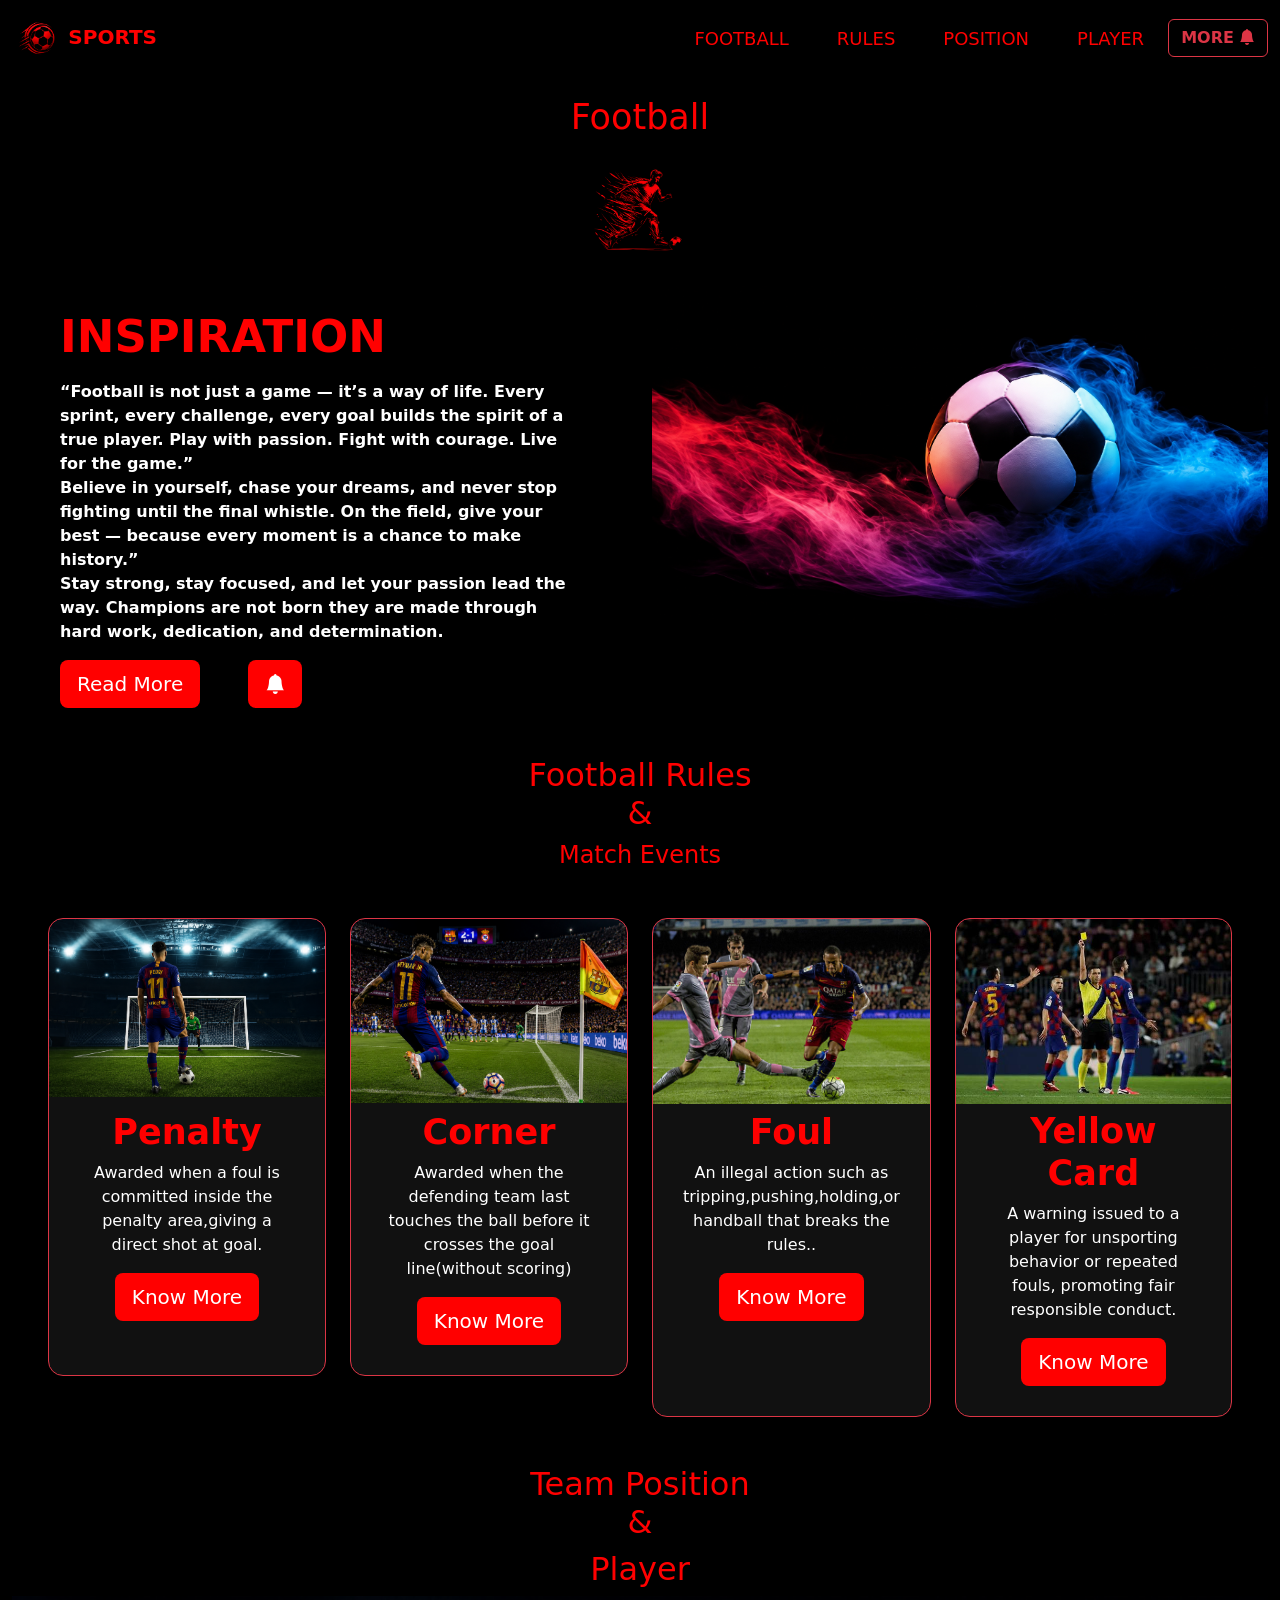
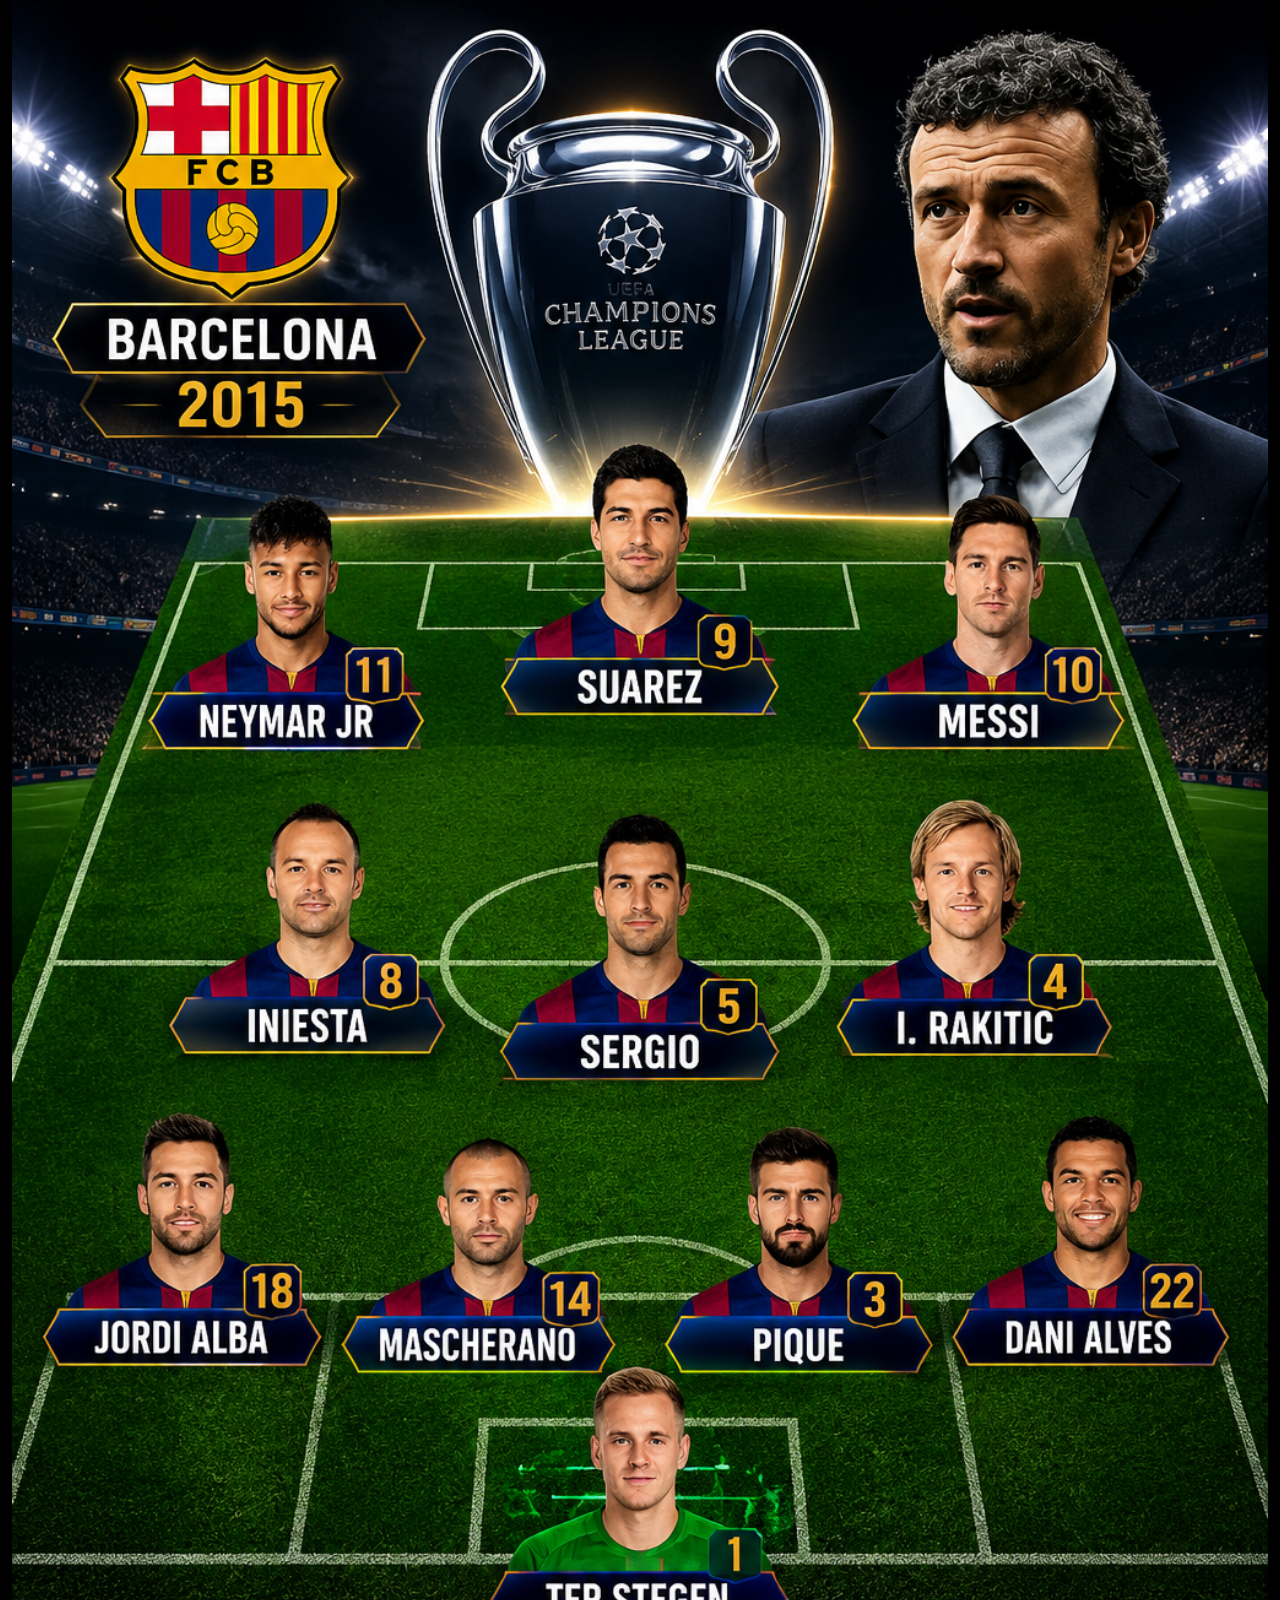
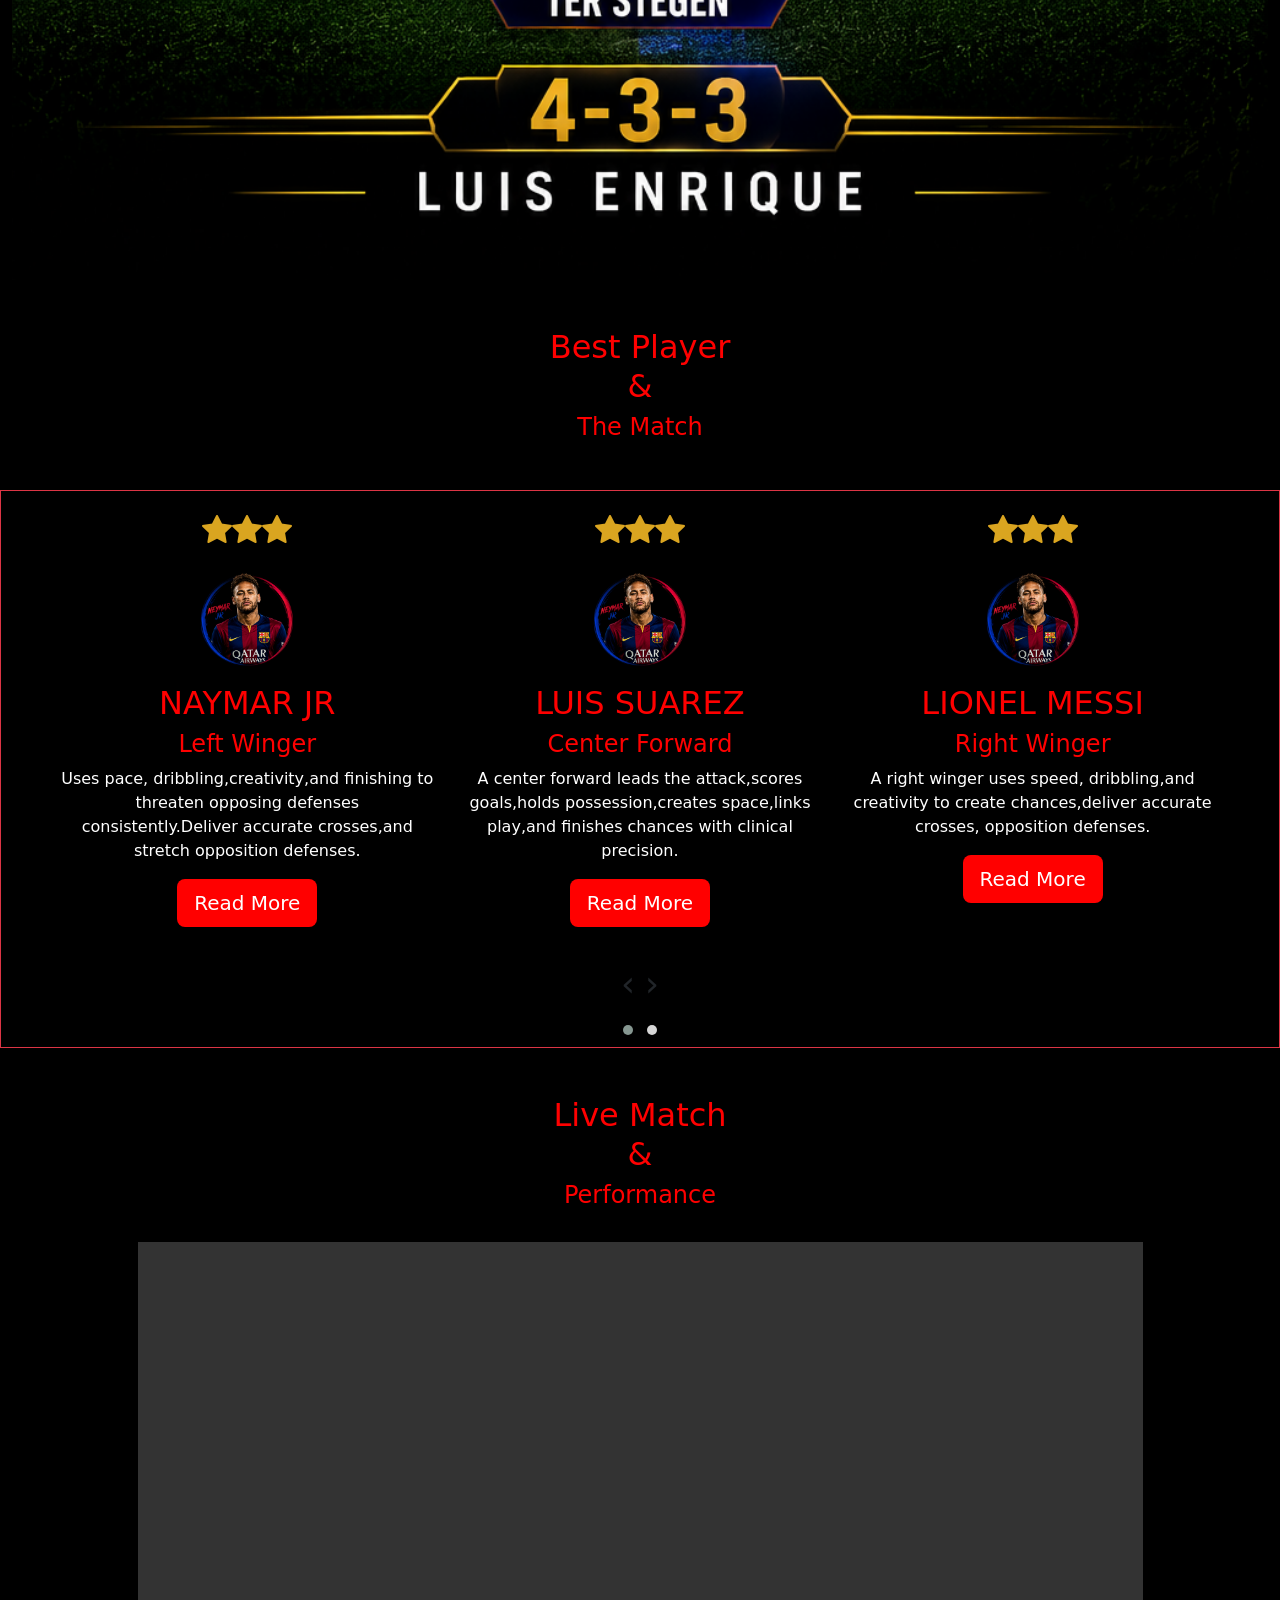
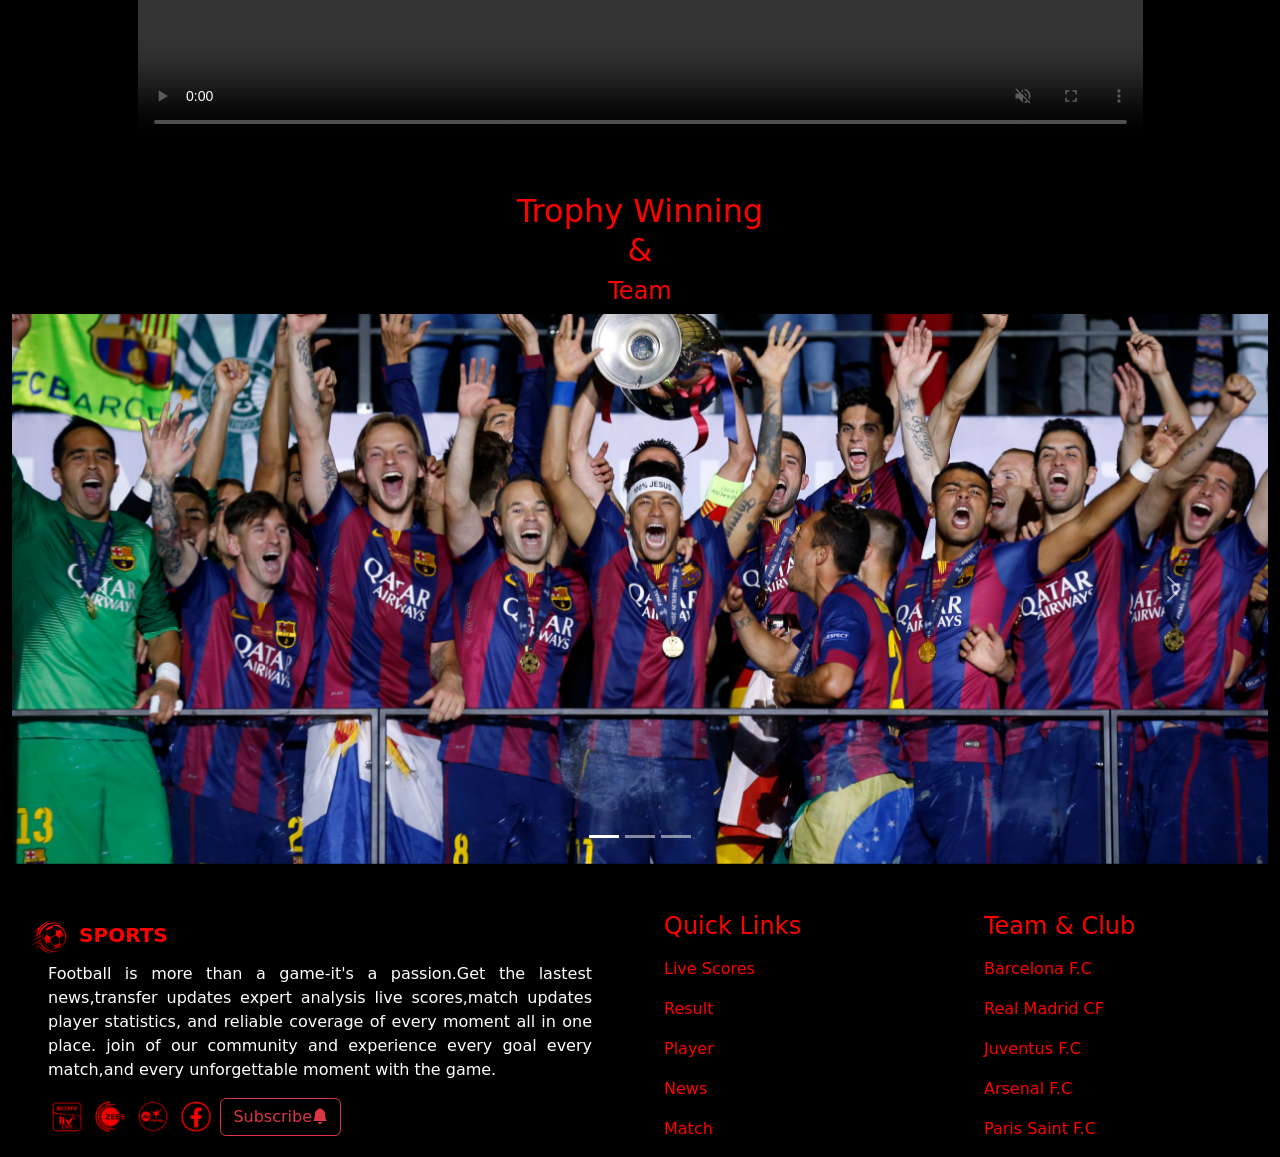
==== football/index.html @ 1f806b78 "Add files via upload" ====
<!doctype html>
<html lang="en">
  <head>
    <meta charset="UTF-8" />
    <meta name="viewport" content="width=device-width, initial-scale=1.0" />
    <link
      rel="stylesheet"
      href="https://cdn.jsdelivr.net/npm/bootstrap-icons@1.13.1/font/bootstrap-icons.min.css"
    />
    <title>Document</title>
    <link
      href="https://cdn.jsdelivr.net/npm/bootstrap@5.3.8/dist/css/bootstrap.min.css"
      rel="stylesheet"
    />
    <script src="https://cdn.jsdelivr.net/npm/bootstrap@5.3.8/dist/js/bootstrap.bundle.min.js"></script>
    <link rel="stylesheet" href="gurjants.css" />
    <!-- Owl Carousel CSS -->
    <link
      rel="stylesheet"
      href="https://cdnjs.cloudflare.com/ajax/libs/OwlCarousel2/2.3.4/assets/owl.carousel.min.css"
    />

    <link
      rel="stylesheet"
      href="https://cdnjs.cloudflare.com/ajax/libs/OwlCarousel2/2.3.4/assets/owl.theme.default.min.css"
    />
    <link
      rel="stylesheet"
      href="https://cdn.jsdelivr.net/npm/bootstrap-icons@1.13.1/font/bootstrap-icons.min.css"
    />
  </head>
  <body>
    <!-- nav start -->
    <nav
      class="navbar navbar-expand-md fixed-top navbar-dark"
      style="background-color: black"
    >
      <div class="container-fluid">
        <a class="navbar-brand" href="">
          <img
            src="image/image90.png"
            alt=""
            style="width: 50px"
            class="rounded-pill"
            id="img2"
          />
          <span class="fw-bold text-uppercase" id="brand">Sports </span>
        </a>
        <button
          class="navbar-toggler"
          type="button"
          data-bs-toggle="offcanvas"
          data-bs-target="#demo"
        >
          <span class="navbar-toggler-icon"></span>
        </button>
        <div
          class="collapse navbar-collapse justify-content-end"
          id="collapsibleNavbar"
        >
          <ul class="navbar-nav">
            <li class="nav-item">
              <a
                class="nav-link px-xl-4 px-lg-4 px-md-3 py-md-3 text-uppercase"
                href="#"
                >Football</a
              >
            </li>
            <li class="nav-item">
              <a
                class="nav-link px-xl-4 px-lg-4 px-md-3 py-md-3 text-uppercase"
                href="#Rules"
                >Rules</a
              >
            </li>
            <li class="nav-item">
              <a
                class="nav-link px-xl-4 px-lg-4 px-md-3 py-md-3 text-uppercase"
                href="#Position"
                >Position</a
              >
            </li>
            <li class="nav-item">
              <a
                class="nav-link px-xl-4 px-lg-4 px-md-3 py-md-3 text-uppercase"
                href="#Player"
                > Player</a
              >
            </li>
          </ul>
          <button class="btn btn-outline-danger">
            <b>MORE</b> <i class="bi bi-bell-fill"></i>
          </button>
        </div>
      </div>
    </nav>
    <!-- nav.end -->
    <!-- start offcanvas -->
    <div
      class="offcanvas offcanvas-start"
      id="demo"
      style="background-color: black"
    >
      <div class="offcanvas-header">
        <h1 class="offcanvas-title" style="color: red">Sports</h1>
        <button
          type="button"
          class="btn-close text-reset"
          data-bs-dismiss="offcanvas"
        ></button>
      </div>
      <div class="offcanvas-body">
        <ul class="navbar-nav">
          <li class="nav-item">
            <a
              class="nav-link px-xl-5 px-lg-4 px-md- py-md-2 text-uppercase"
              href="#"
              id="dark"
              >Football</a
            >
          </li>
          <li class="nav-item">
            <a
              class="nav-link px-xl-5 px-lg-4 px-md- py-md-2 text-uppercase"
              href="#"
              id="dark"
              >Rules</a
            >
          </li>
          <li class="nav-item">
            <a
              class="nav-link px-xl-5 px-lg-4 px-md- py-md-2 text-uppercase"
              href="#"
              id="dark"
              >Position</a
            >
          </li>
          <li class="nav-item">
            <a
              class="nav-link px-xl-5 px-lg-4 px-md- py-md-2 text-uppercase"
              href="#"
              id="dark"
              >Player</a
            >
          </li>
          <button class="btn w-25 btn-outline-danger btn-md">
            MORE<i class="bi bi-bell-fill"></i>
          </button>
        </ul>
      </div>
    </div>
    <!-- end offcanvas -->
    <!-- div.container1 start -->
    <div
      class="container-fluid"
      style="background-color: black; overflow: hidden"
    >
      <h2 class="text-center pt-5 mt-5" id="foot" style="font-size: 35px">
        Football
      </h2>
      <div class="d-flex justify-content-center mt-4" id="logo2">
        <img
          src="image/football6.png"
          alt=""
          style="width: 100px"
          class="rounded-pill"
          id="img2"
        />
      </div>
      <div class="row mt-4">
        <div class="col-lg">
          <h2
            class="text-uppercase px-5 fw-bold mt-4"
            style="color: red; font-size: 45px"
          >
            Inspiration
          </h2>
          <p class="px-5 fw-bold mt-3" style="color: white;"id="just one">
            “Football is not just a game — it’s a way of life. Every sprint,
            every challenge, every goal builds the spirit of a true player. Play
            with passion. Fight with courage. Live for the game.”<br />
            Believe in yourself, chase your dreams, and never stop fighting
            until the final whistle. On the field, give your best — because
            every moment is a chance to make history.”<br />
            Stay strong, stay focused, and let your passion lead the way.
            Champions are not born they are made through hard work, dedication,
            and determination.
          </p>
          <div class="d-flex">
            <button
              class="btn btn-lg mx-5"
              style="background-color: red; color: white"
            >
              Read More
            </button>
            <button
              class="btn btn-lg"
              style="background-color: red; color: white"
            >
              <i class="bi bi-bell-fill"></i>
            </button>
          </div>
        </div>
        <div class="col-lg" id="dark2">
          <img src="image/football dark2.png" alt="" width="100%" />
        </div>
      </div>
    </div>
    <!-- div.container1 end -->
    <!-- div.container2 start -->
    <div class="container-fluid" style="background-color: black">
      <section id="Rules">
      <h2 class="text-center pt-5" style="color: red">Football Rules<br />&</h2>
      <h4 class="text-center" style="color: red">Match Events</h4>
      <div class="row gap-4 px-5 mt-5">
          <div class="col-xl">
          <div class="row justify-content-center gap-4">
            <div class="col-md border border-1 border-danger box" id="kick">
              <div class="col" style="margin-top: 75%">
                <h2
                  class="text-center fw-bold"
                  style="color: red; font-size: 35px"
                >
                  Penalty
                </h2>
                <p style="text-align: center;color: white;overflow: hidden;">
                 Awarded when a foul is committed inside the penalty
                area,giving  a direct shot at goal.
                </p>
                <div class="d-flex justify-content-center">
                  <button
                    class="btn btn-lg"
                    style="background-color: red; color: white"
                  >
                    Know More
                  </button>
                </div>
              </div>
            </div>
            <div class="col-md border border-1 border-danger box" id="Corner">
              <div class="col" style="margin-top: 75%">
                <h2
                  class="text-center fw-bold"
                  style="color: red; font-size: 35px"
                >
                  Corner
                </h2>
                <p style="text-align: center; color: white">
              Awarded when the defending team last touches the ball before
                  it crosses the goal line(without scoring)
                </p>
                <div class="d-flex justify-content-center">
                  <button
                    class="btn btn-lg"
                    style="background-color: red; color: white"
                  >
                    Know More
                  </button>
                </div>
              </div>
            </div>
          </div>
        </div>
        <div class="col-xl">
          <div class="row justify-content-center gap-4">
            <div class="col-md border border-1 border-danger box" id="Foul">
              <div class="col" style="margin-top: 75%">
                <h2
                  class="text-center fw-bold"
                  style="color: red; font-size: 35px"
                >
                  Foul
                </h2>
                <p style="text-align: center; color: white">
                  An illegal action such as tripping,pushing,holding,or handball
                  that breaks the rules..
                </p>
                <div class="d-flex justify-content-center">
                  <button
                    class="btn btn-lg"
                    style="background-color: red; color: white"
                  >
                    Know More
                  </button>
                </div>
              </div>
            </div>
            <div class="col-md border border-1 border-danger box" id="yellow">
              <div class="col" style="margin-top: 75%">
                <h2
                  class="text-center fw-bold"
                  style="color: red; font-size: 35px"
                >
                  Yellow Card
                </h2>
                <p style="text-align: center; color: white">
                  A warning issued to a player for unsporting behavior or
                  repeated fouls, promoting fair responsible conduct.
                </p>
                <div class="d-flex justify-content-center">
                  <button
                    class="btn btn-lg"
                    style="background-color: red; color: white"
                  >
                    Know More
                  </button>
                </div>
              </div>
            </div>
          </div>
        </div>
      </div>
      </section>
    </div>
    <!-- div.container2 end -->
    <!-- div.container3 start -->
     <section id="Position">
    <div class="container-fluid" style="background-color: black">
      <h2 class="text-center pt-5" style="color: red">Team Position<br />&</h2>
      <h2 class="text-center" style="color: red">Player</h2>
      <div class="row">
        <div class="col">
          <img src="image/team2.png" alt="" width="100%" />
        </div>
      </div>
      </section>
    </div>
    <!-- div.container3 end -->
    <!-- div.container4 start -->
    <div class="container-fluid" style="background-color: black">
      <section id="Player">
      <h2 class="text-center pt-5" style="color: red">Best Player<br />&</h2>
      <h4 class="text-center" style="color: red">The Match</h4>
      <div class="row px-5 gap-4 mt-5 border border-1 border-danger">
        <div class="owl-carousel owl-theme">
          <!-- Item 1 -->
          <div class="item">
            <div class="col">
              <div class="d-flex justify-content-center mt-3">
                <i
                  class="bi bi-star-fill"
                  style="font-size: 30px; color: goldenrod"
                ></i>
                <i
                  class="bi bi-star-fill"
                  style="font-size: 30px; color: goldenrod"
                ></i>
                <i
                  class="bi bi-star-fill"
                  style="font-size: 30px; color: goldenrod"
                ></i>
              </div>
              <div class="d-flex justify-content-center mt-3">
                <img src="image/legend1.png" alt="" width="100px" />
              </div>
              <h2 class="text-center text-uppercase mt-3" style="color: red">
                Naymar Jr
              </h2>
              <h4 class="text-center" style="color: red">Left Winger</h4>
              <p style="text-align: center; color: white">
                Uses pace, dribbling,creativity,and finishing to threaten
                opposing defenses consistently.Deliver accurate crosses,and
                stretch opposition defenses.
              </p>
              <div class="d-flex justify-content-center">
                <button
                  class="btn btn-lg mb-3"
                  style="background-color: red; color: white"
                >
                  Read More
                </button>
              </div>
            </div>
          </div>

          <!-- Item 2 -->
          <div class="item">
            <div class="col">
              <div class="d-flex justify-content-center mt-3">
                <i
                  class="bi bi-star-fill"
                  style="font-size: 30px; color: goldenrod"
                ></i>
                <i
                  class="bi bi-star-fill"
                  style="font-size: 30px; color: goldenrod"
                ></i>
                <i
                  class="bi bi-star-fill"
                  style="font-size: 30px; color: goldenrod"
                ></i>
              </div>
              <div class="d-flex justify-content-center mt-3">
                <img src="image/legend1.png" alt="" width="100px" />
              </div>
              <h2 class="text-center text-uppercase mt-3" style="color: red">
                Luis Suarez
              </h2>
              <h4 class="text-center" style="color: red">Center Forward</h4>
              <p class="text-center" style="color: white">
                A center forward leads the attack,scores goals,holds
                possession,creates space,links play,and finishes chances with
                clinical precision.
              </p>
              <div class="d-flex justify-content-center">
                <button
                  class="btn btn-lg"
                  style="background-color: red; color: white"
                >
                  Read More
                </button>
              </div>
            </div>
          </div>

          <!-- Item 3 -->
          <div class="item">
            <div class="col">
              <div class="d-flex justify-content-center mt-3">
                <i
                  class="bi bi-star-fill"
                  style="font-size: 30px; color: goldenrod"
                ></i>
                <i
                  class="bi bi-star-fill"
                  style="font-size: 30px; color: goldenrod"
                ></i>
                <i
                  class="bi bi-star-fill"
                  style="font-size: 30px; color: goldenrod"
                ></i>
              </div>
              <div class="d-flex justify-content-center mt-3">
                <img src="image/legend1.png" alt="" width="100px" />
              </div>
              <h2 class="text-center text-uppercase mt-3" style="color: red">
                Lionel Messi
              </h2>
              <h4 class="text-center" style="color: red">Right Winger</h4>
              <p class="text-center" style="color: white">
                A right winger uses speed, dribbling,and creativity to create
                chances,deliver accurate crosses, 
                opposition defenses.
              </p>
              <div class="d-flex justify-content-center">
                <button
                  class="btn btn-lg"
                  style="background-color: red; color: white"
                >
                  Read More
                </button>
              </div>
            </div>
          </div>

          <!-- Item 4 -->
          <div class="item">
            <div class="col">
              <div class="d-flex justify-content-center mt-3">
                <i
                  class="bi bi-star-fill"
                  style="font-size: 30px; color: goldenrod"
                ></i>
                <i
                  class="bi bi-star-fill"
                  style="font-size: 30px; color: goldenrod"
                ></i>
                <i
                  class="bi bi-star-fill"
                  style="font-size: 30px; color: goldenrod"
                ></i>
              </div>
              <div class="d-flex justify-content-center mt-3">
                <img src="image/legend1.png" alt="" width="100px" />
              </div>
              <h2 class="text-center text-uppercase mt-3" style="color: red">
                Ter Stegen
              </h2>
              <h4 class="text-center" style="color: red">GoalKeeper</h4>
              <p class="text-center" style="color: white">
                A goalkeeper protects the goal makes crucial saves,organizes the
                defense,distributes accurately,and
                inspires confidence.
              </p>
              <div class="d-flex justify-content-center">
                <button
                  class="btn btn-lg"
                  style="background-color: red; color: white"
                >
                  Read More
                </button>
              </div>
            </div>
          </div>
        </div>
      </div>
      </section>
    </div>
    <!-- div.container4 end -->
     <!-- div.container5 start -->
      <div class="container-fluid" style="background-color: black;">
        <h2 class="text-center pt-5" style="color: red;">Live Match<br>&</h2>
        <h4 class="text-center" style="color: red;">Performance</h4>
        <div class="row">
          <div class="col-md mt-4">
            <div class="d-flex justify-content-center">
            <video width="80%" controls muted autoplay>
              <source src="video4/video mp4.mp4">
            </video>
            </div>
          </div>
        </div>
      </div>
     <!-- div.container5 end -->
      <!-- div.container6 start -->
       <div class="container-fluid" style=" background-color: black;">
        <h2 class="text-center  pt-5" style="color: red;">Trophy Winning <br>& </h2>
        <h4 class="text-center"  style="color: red;">Team</h4>
        <div class="row">
          <div class="col" style="overflow: hidden;">
            <div id="demo2" class="carousel slide" data-bs-ride="carousel">
              <!-- Indicators/dots -->
              <div class="carousel-indicators">
                <button type="button" data-bs-target="#demo2" data-bs-slide-to="0" class="active"></button>
                <button type="button" data-bs-target="#demo2" data-bs-slide-to="1"></button>
                <button type="button" data-bs-target="#demo2" data-bs-slide-to="2"></button>
              </div>
              
              <!-- The slideshow/carousel -->
              <div class="carousel-inner">
                <div class="carousel-item active">
                  <img src="image/winning team1.jpg" alt="" class="d-block" style="width:100%; height: 550px; object-fit: cover;">
                </div>
                <div class="carousel-item">
                  <img src="image/winning 123.png" alt="" class="d-block" style="width:100%;height: 550px; object-fit: cover; object-position: center center;">
                </div>
                <div class="carousel-item" style="background-image: url(image/trophy5.jpeg); background-repeat: no-repeat; background-size: cover; height: 550px; width: 100%; background-position-x: 78%;">
                </div>
              </div>
              
              <!-- Left and right controls/icons -->
              <button class="carousel-control-prev" type="button" data-bs-target="#demo2" data-bs-slide="prev">
                <span class="carousel-control-prev-icon"></span>
              </button>
              <button class="carousel-control-next" type="button" data-bs-target="#demo2" data-bs-slide="next">
                <span class="carousel-control-next-icon"></span>
              </button>
            </div>
          </div>
        </div>
       </div>
      <!-- div.container6 end -->
       <!-- div.container7 start -->
        <div class="container-fluid" style=" background-color: black;">
          <div class="row ">
            <div class="col-md-6 pt-5 px-4">
               <img
            src="image/image90.png"
            alt=""
            style="width: 50px"
            class="rounded-pill"
            id="img2"
            />
            <span class="fw-bold text-uppercase" id="brand" style="font-size: 20px;">Sports </span>
            <p class="px-4" style="color: white; text-align: justify;">Football is more than a game-it's a passion.Get the lastest news,transfer updates expert analysis live scores,match updates player statistics, and reliable coverage of every moment all in one place. join of our community and experience every goal every match,and every unforgettable moment with the game. </p>
            <div class="px-4">
            <img
            src="image/sony live.png"
            alt=""
            style="width:38px"
            class=" mb-2"
            id="img2"
            />
             <img
            src="image/zee5.png"
            alt=""
            style="width:38px"
            class="mb-2"
            id="img2"
            />
             <img
            src="image/jio hotstar.png"
            alt=""
            style="width:38px"
            class="mb-2"
            id="img2"
            />
             <img
            src="image/facebook logo.png"
            alt=""
            style="width:38px"
            class="mb-2"
            id="img2"
            />
             <button class="btn btn-outline-danger btn-md mb-2">
            Subscribe<i class="bi bi-bell-fill"></i>
            </div>
            </div>
            <div class="col-md-3 pt-5 px-4">
              <h4 id="Quick">Quick Links</h4>
              <p class="pt-2" id="Quick">Live Scores</p>
              <p id="Quick">Result</p>
              <p id="Quick">Player</p>
              <p id="Quick">News</p>
              <p id="Quick">Match</p>
            </div>
            <div class="col-md-3 pt-5 px-4">
              <h4 id="Quick">Team & Club</h4>
              <p class="pt-2" id="Quick">Barcelona F.C</p>
              <p id="Quick">Real Madrid CF</p>
              <p id="Quick">Juventus F.C</p>
              <p id="Quick">Arsenal F.C</p>
              <p id="Quick">Paris Saint F.C</p>
            </div>
          </div>
        </div>
       <!-- div.container7 end -->
  </body>
</html>
<!-- jQuery -->
<script src="https://code.jquery.com/jquery-3.7.1.min.js"></script>

<!-- Bootstrap JS -->
<script src="https://cdn.jsdelivr.net/npm/bootstrap@5.3.3/dist/js/bootstrap.bundle.min.js"></script>

<!-- Owl Carousel JS -->
<script src="https://cdnjs.cloudflare.com/ajax/libs/OwlCarousel2/2.3.4/owl.carousel.min.js"></script>

<!-- Owl Carousel Initialization -->
<script>
  $(document).ready(function () {
    $(".owl-carousel").owlCarousel({
      loop: true,

      margin: 20,

      nav: true,

      dots: true,

      autoplay: true,

      autoplayTimeout: 3000,

      autoplayHoverPause: true,

      responsive: {
        0: {
          items: 1,
        },

        576: {
          items: 2,
        },

        992: {
          items: 3,
        },
      },
    });
  });
</script>
<link href="https://unpkg.com/aos@2.3.1/dist/aos.css" rel="stylesheet" />
<script src="https://unpkg.com/aos@2.3.1/dist/aos.js"></script>
<script>
  AOS.init();
</script>
---- football/gurjants.css ----
body
{
    margin: 0;
    padding: 0;
}
ul li a.nav-link
{
    font-size: 18px;
    color: red;
}
ul li a.nav-link:hover{
    color: white;
}
#brand
{
    color:red;
}
#brand:hover{
    color:white;
    /* background-color: aliceblue; */
}
/* offcanvase start hover */
#dark{
    color:red;
}
/* offcanvase start hover */
/* div.container1 start */
#foot
{
    color: red;
}

/* #dark2
{
    background-image: url(image/football\ dark2.png);
    background-repeat: no-repeat;
    background-position: center;
    background-size: cover;
} */
#img2:hover {
    transform: scale(1.2);
    filter: drop-shadow(0 0 10px red);
    cursor: pointer;
    transition: transform 1s;
}
/* div.container1 end */
/* div.container2 start */
#kick
{
    background-image: url(image/panelty.png);
    background-repeat: no-repeat;
    background-position: center-center;
    background-size: contain;
}
.box {
    width: 300px;
    padding: 30px;
    background: #111;
    color: white;
    border-radius: 15px;
    transition: all 0.4s ease;
}

.box:hover {
    transform: translateY(-10px) scale(1.03);
    box-shadow: 0 10px 30px red;
}
#Corner
{
    background-image: url(image/neymar9.png);
    background-repeat: no-repeat;
    background-position: center-center;
    background-size: contain;
}
#Foul
{
    background-image: url(image/naymar\ jr.jpg);
    background-repeat: no-repeat;
    background-position: center-center;
    background-size: contain;
}
#yellow
{
    background-image: url(image/yellow\ card5.jfif);
    background-repeat: no-repeat;
    background-position: center-center;
    background-size: contain;
}
/* div.container2 end */
/* div.container4 start */
        body {
            background: #f5f5f5;
        }

        /* .owl-carousel .item {
            padding: 10px;
        } */

        .card {
            border: none;
            border-radius: 10px;
            overflow: hidden;
            box-shadow: 0 4px 15px rgba(0, 0, 0, 0.1);
        }

        .item img {
          height: 100px;
          width: 100px !important;
            object-fit: cover;
        }

        .owl-nav button {
            font-size: 35px !important;
           
        }

        .owl-dots {
            margin-top:5px;
        }
/* div.container4 end */
/* div.container7 start */
#Quick
{
    color: red;
}
#Quick:hover
{
    color: white;
    cursor: pointer;
}
/* div.container7 end */
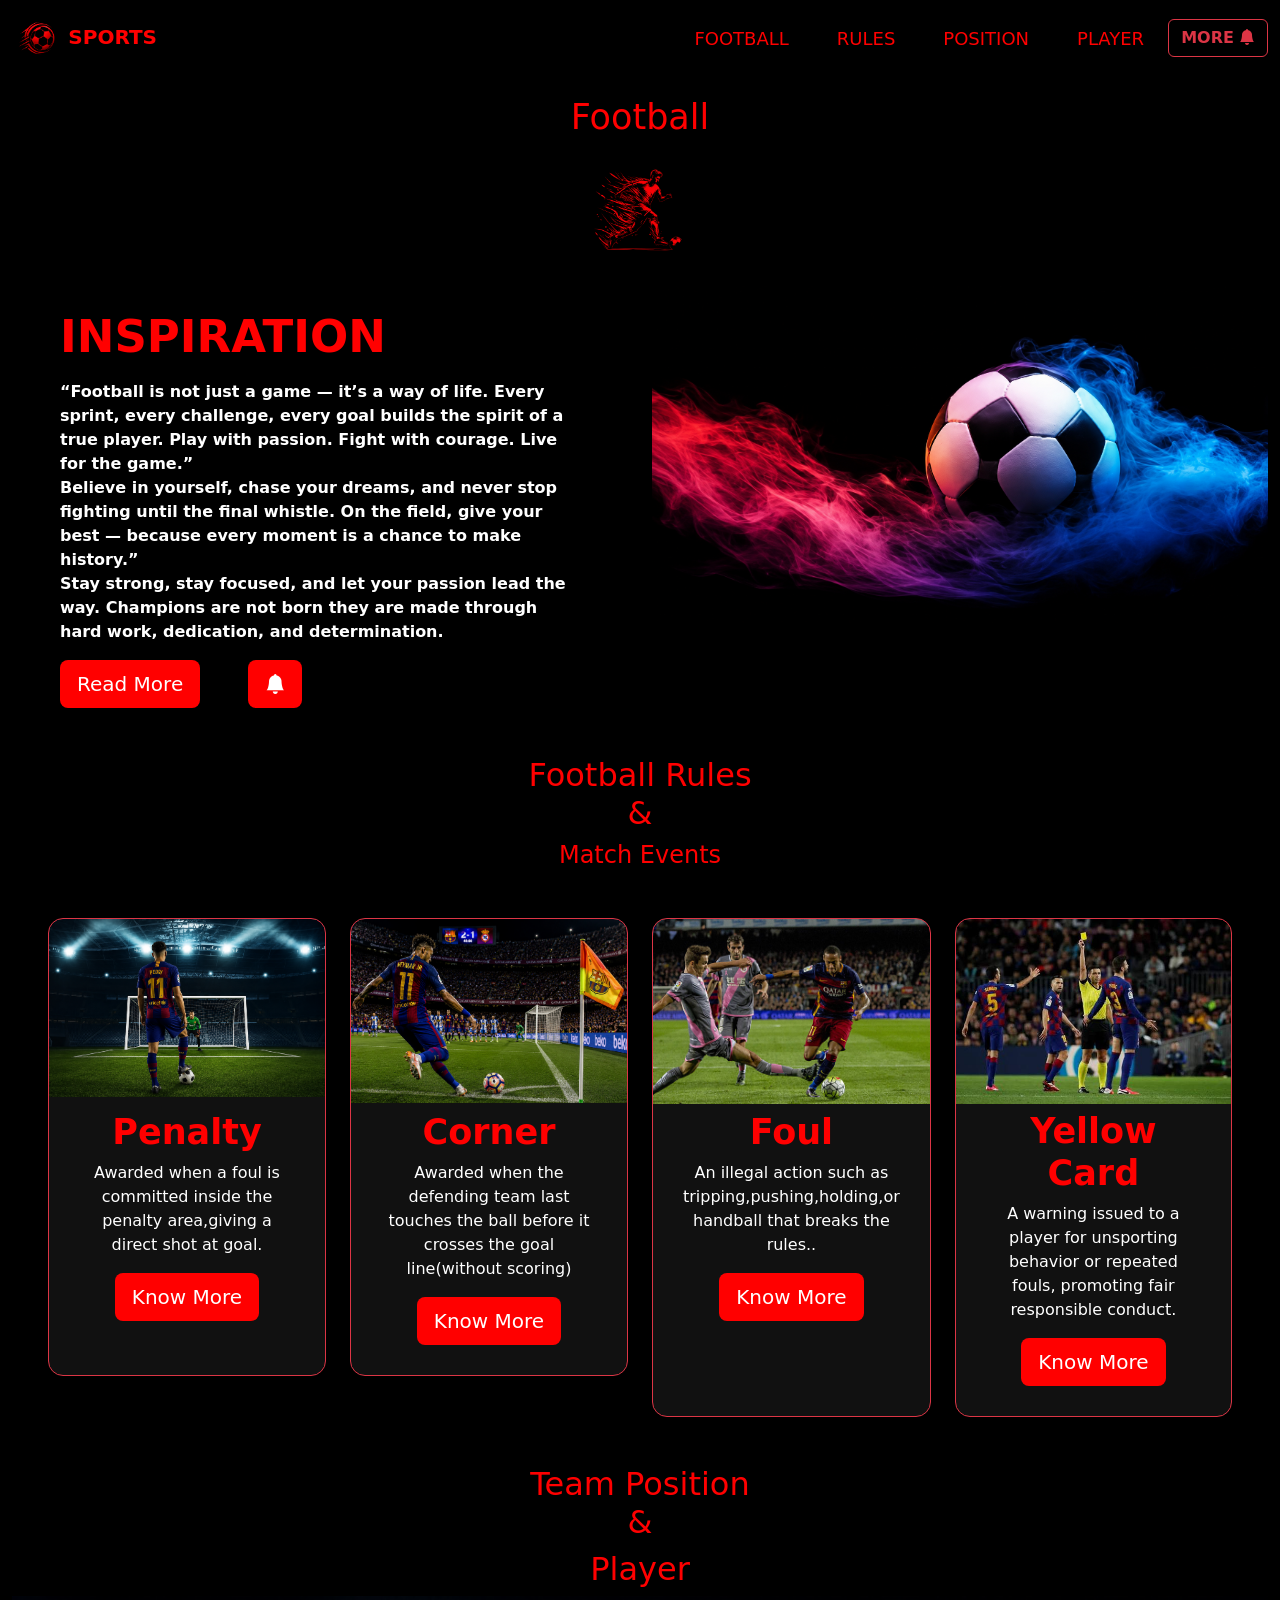
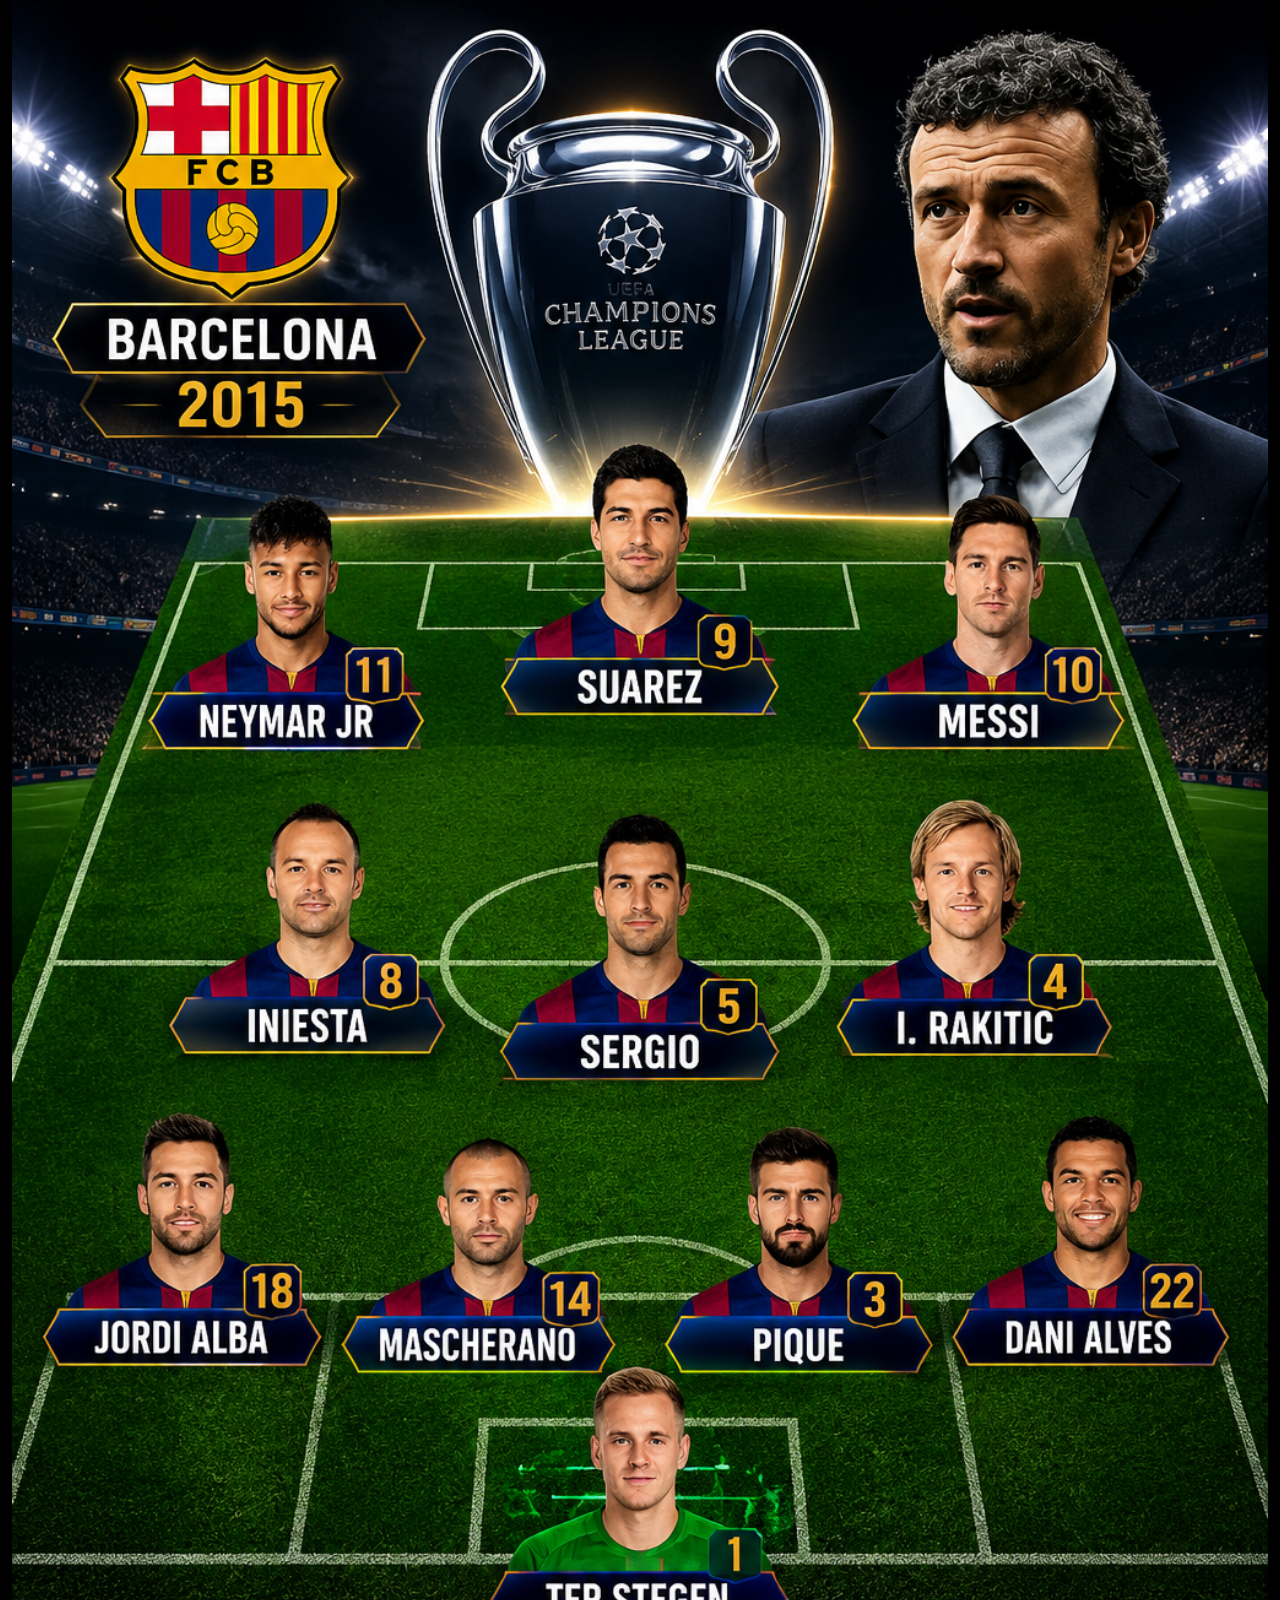
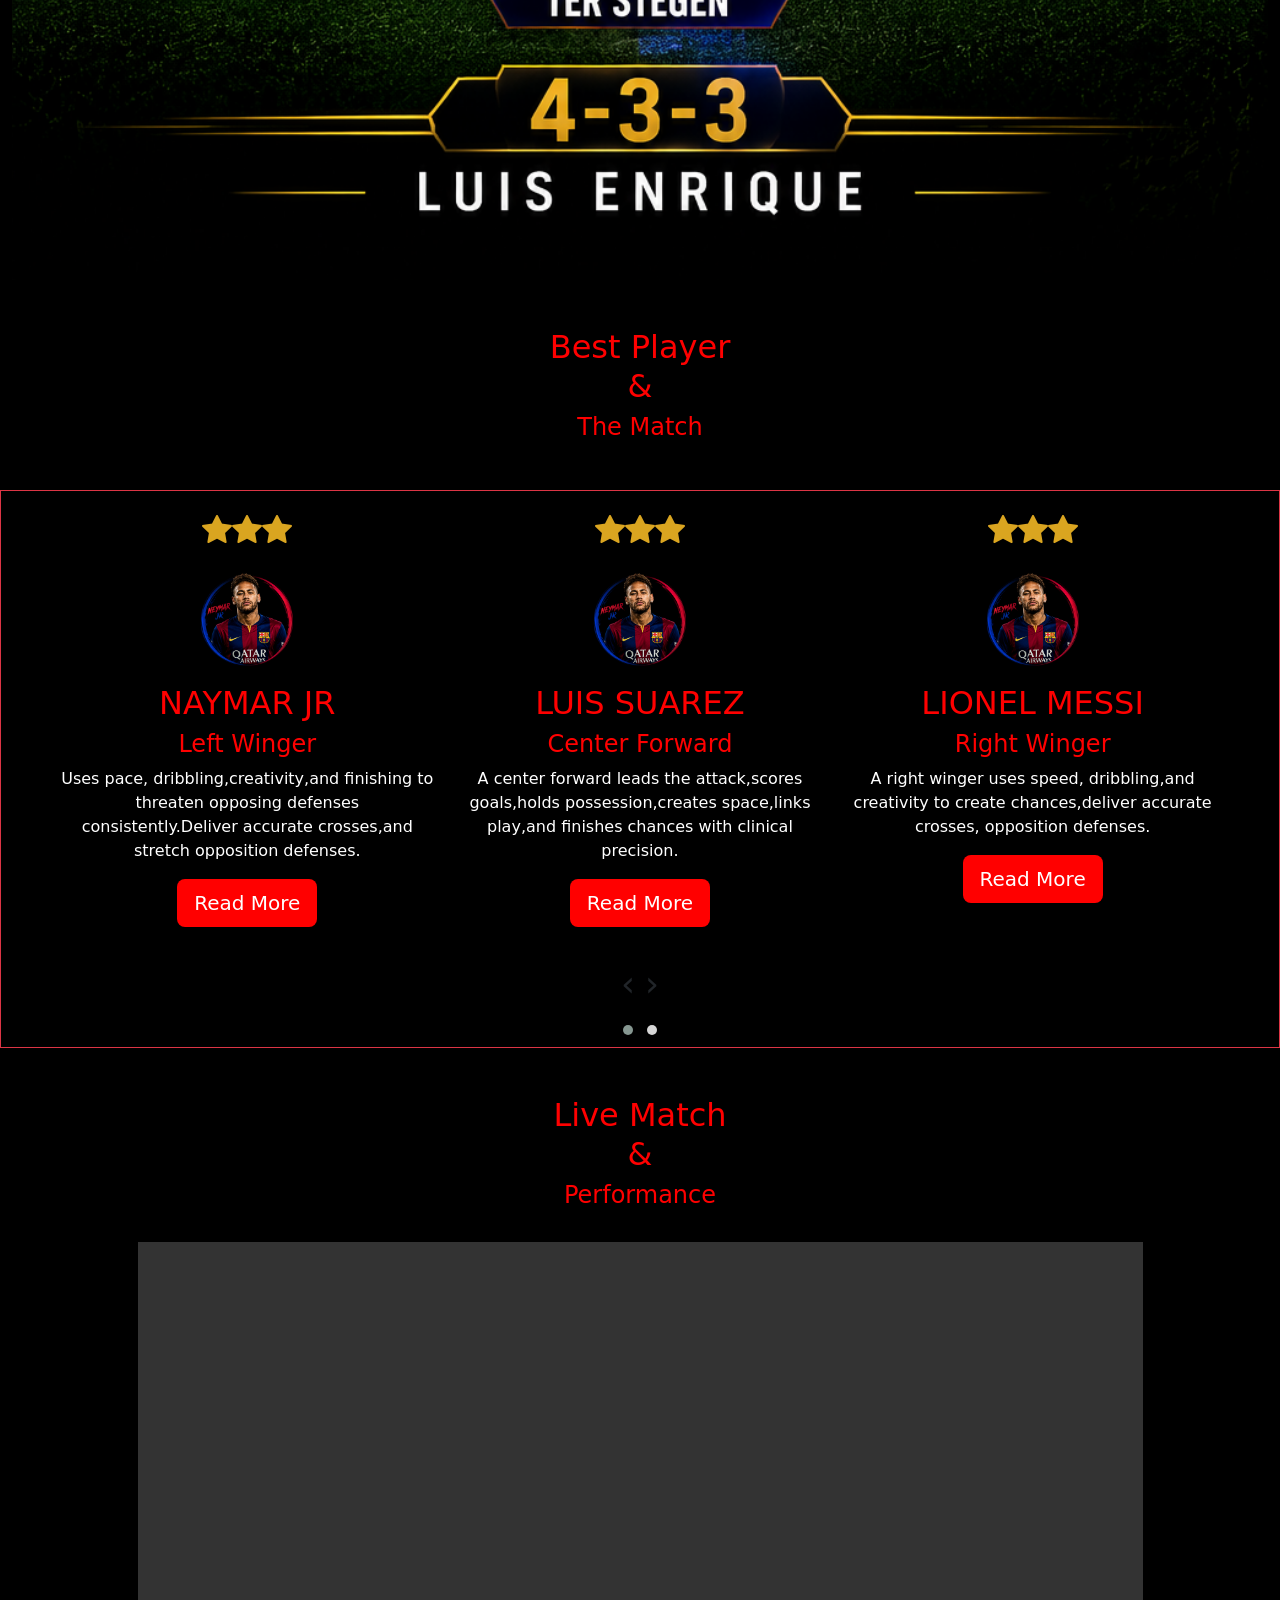
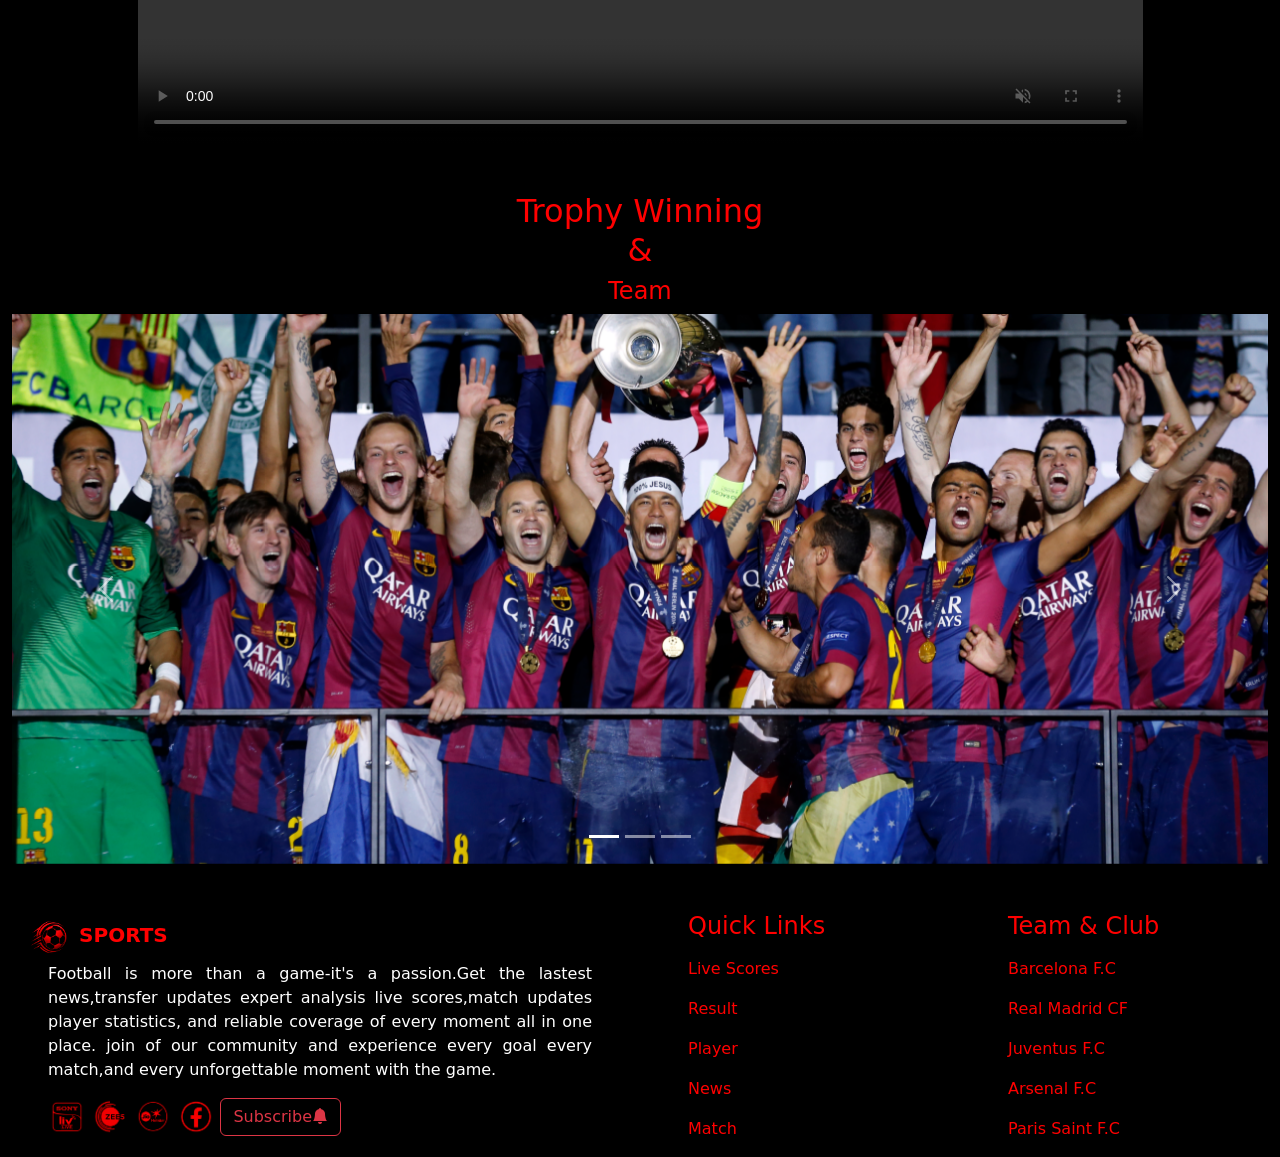
==== commit de56f502: "Update index.html" ====
--- a/football/index.html
+++ b/football/index.html
@@ -596,7 +596,7 @@
             Subscribe<i class="bi bi-bell-fill"></i>
             </div>
             </div>
-            <div class="col-md-3 pt-5 px-4">
+            <div class="col-md-3 pt-5 px-5 ">
               <h4 id="Quick">Quick Links</h4>
               <p class="pt-2" id="Quick">Live Scores</p>
               <p id="Quick">Result</p>
@@ -604,7 +604,7 @@
               <p id="Quick">News</p>
               <p id="Quick">Match</p>
             </div>
-            <div class="col-md-3 pt-5 px-4">
+            <div class="col-md-3 pt-5 px-5">
               <h4 id="Quick">Team & Club</h4>
               <p class="pt-2" id="Quick">Barcelona F.C</p>
               <p id="Quick">Real Madrid CF</p>
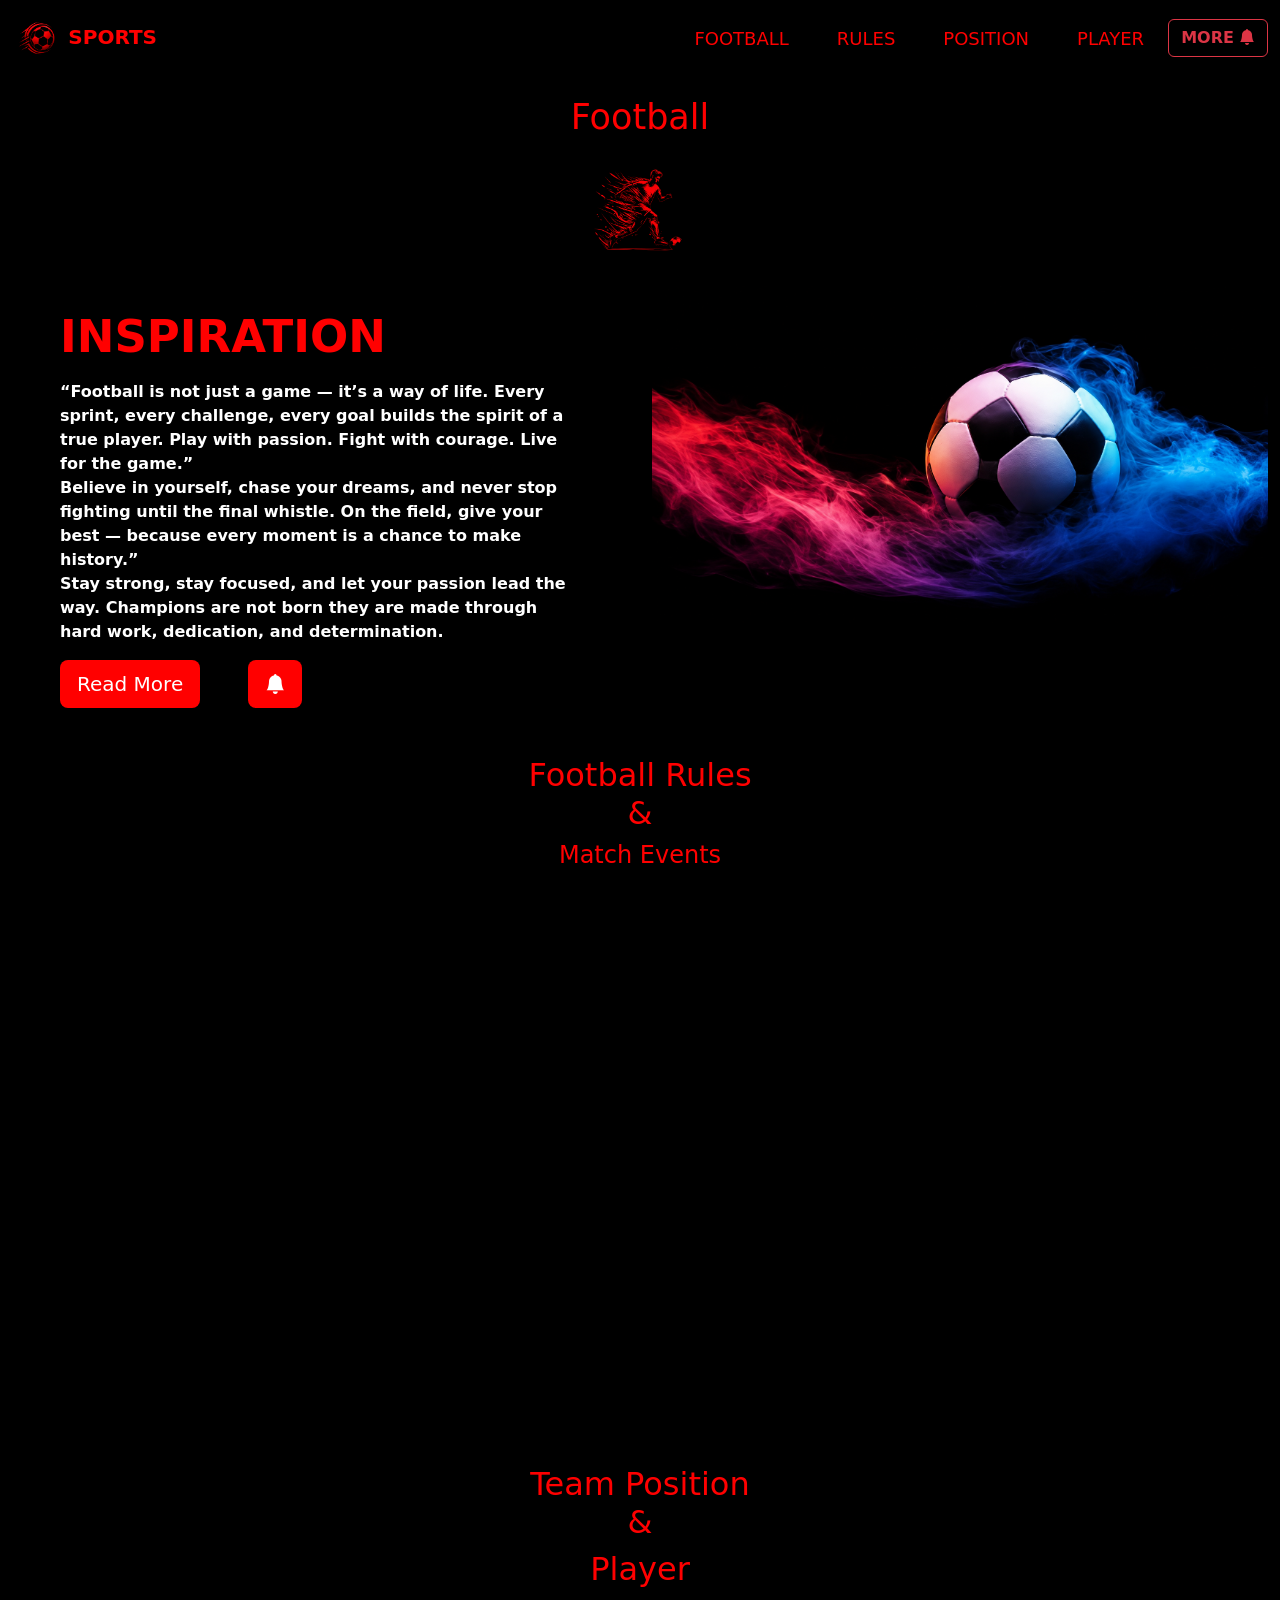
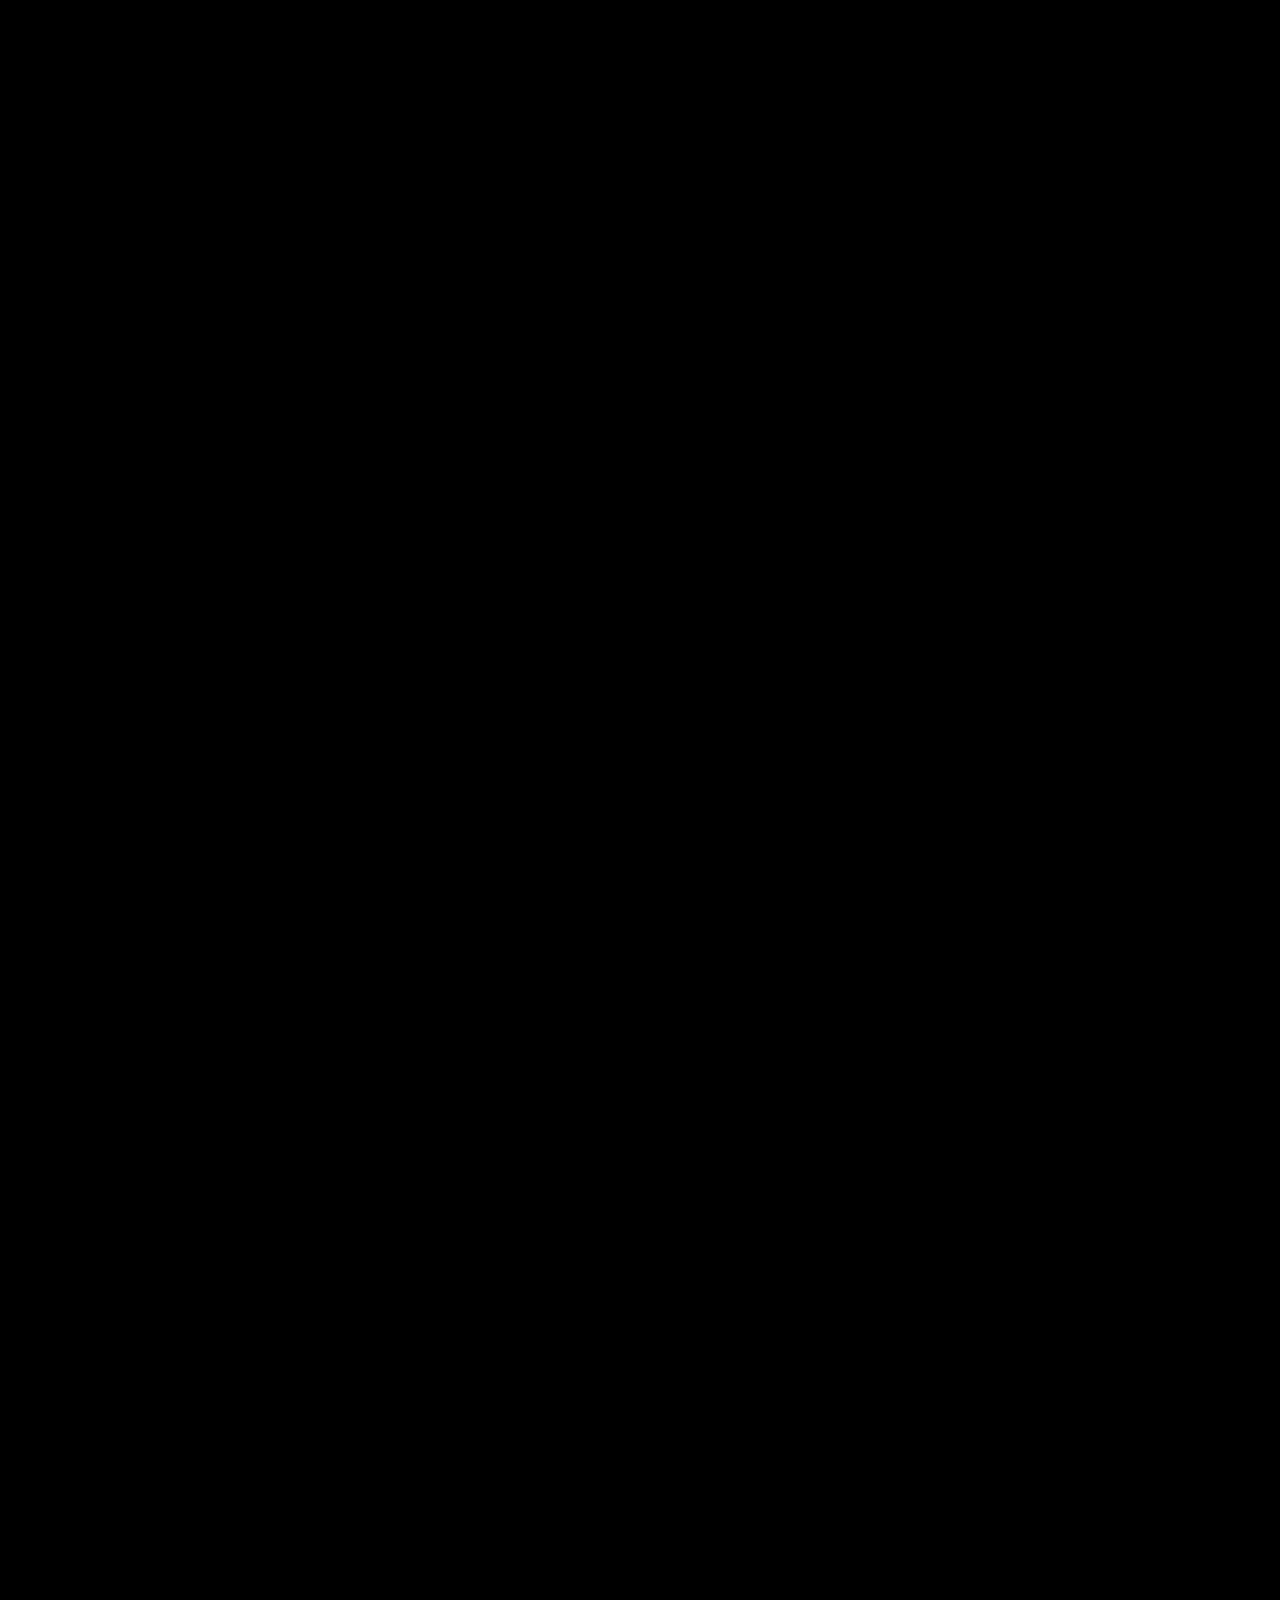
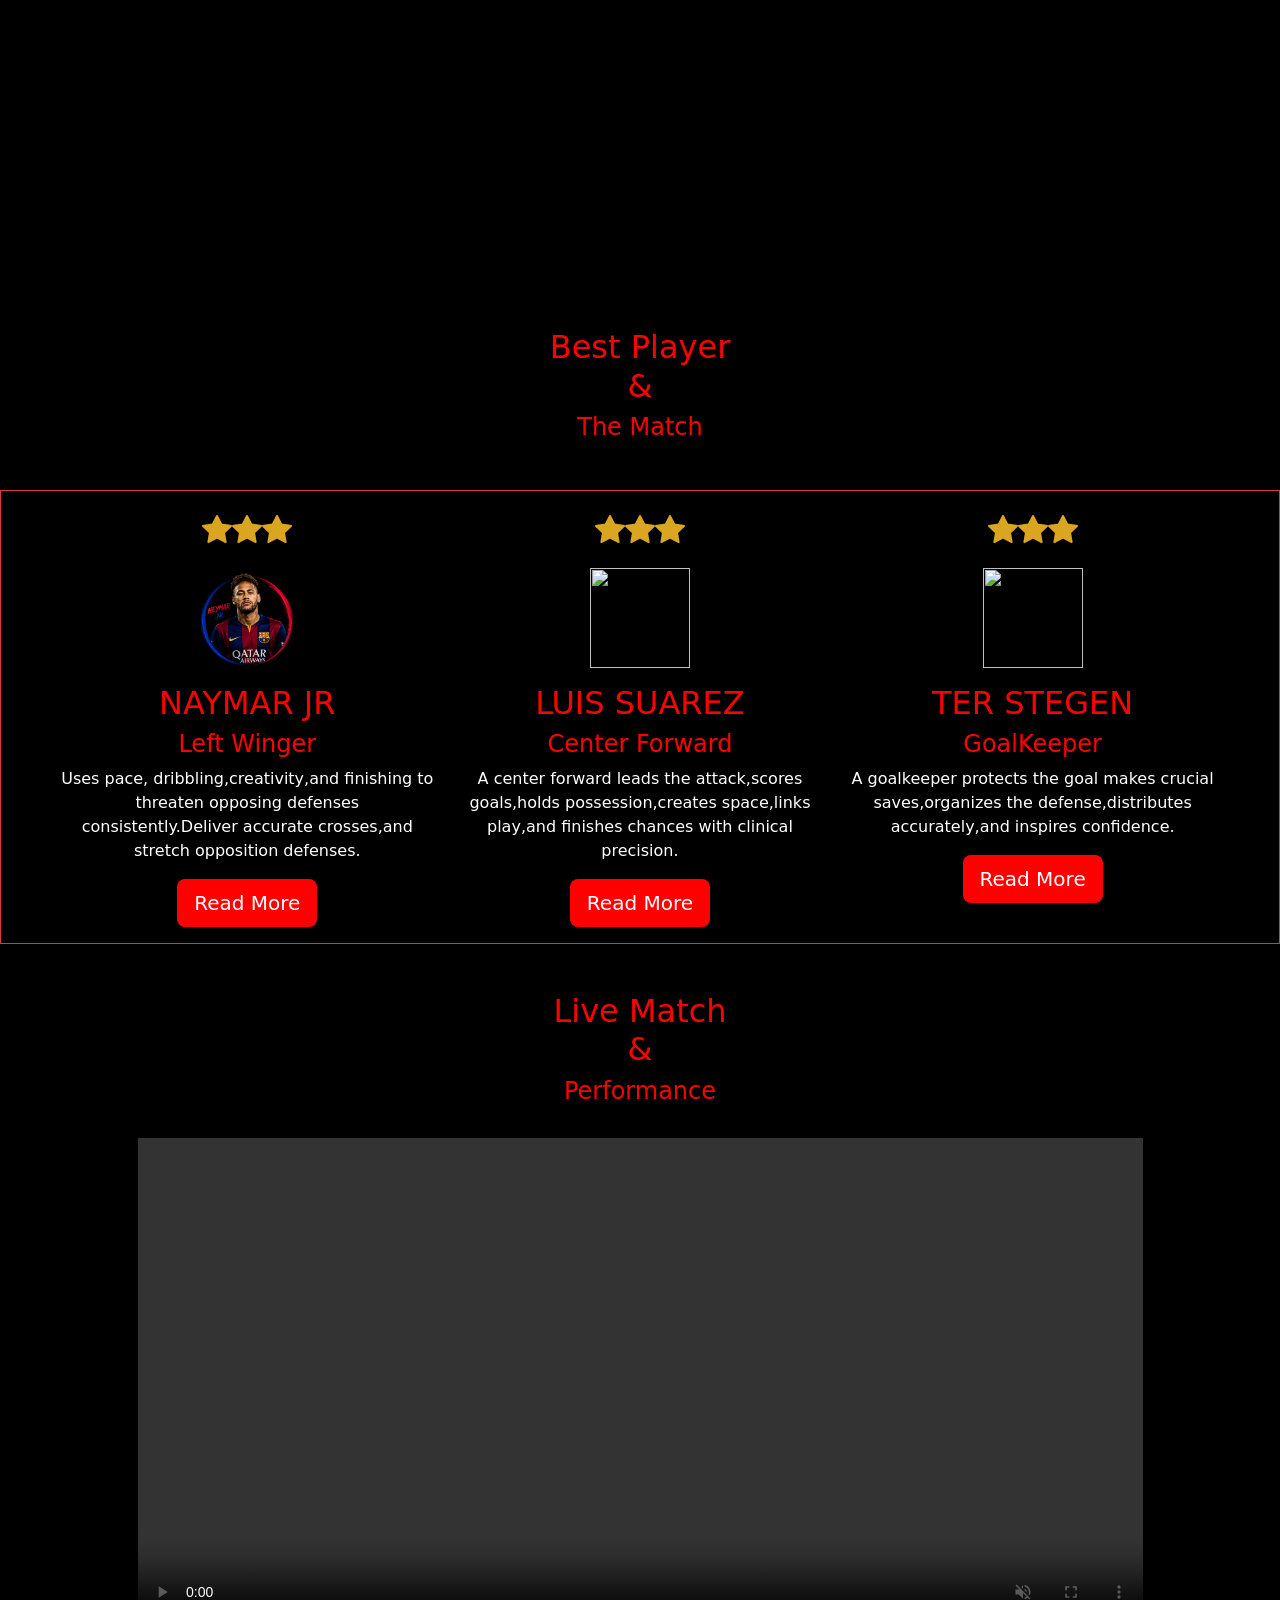
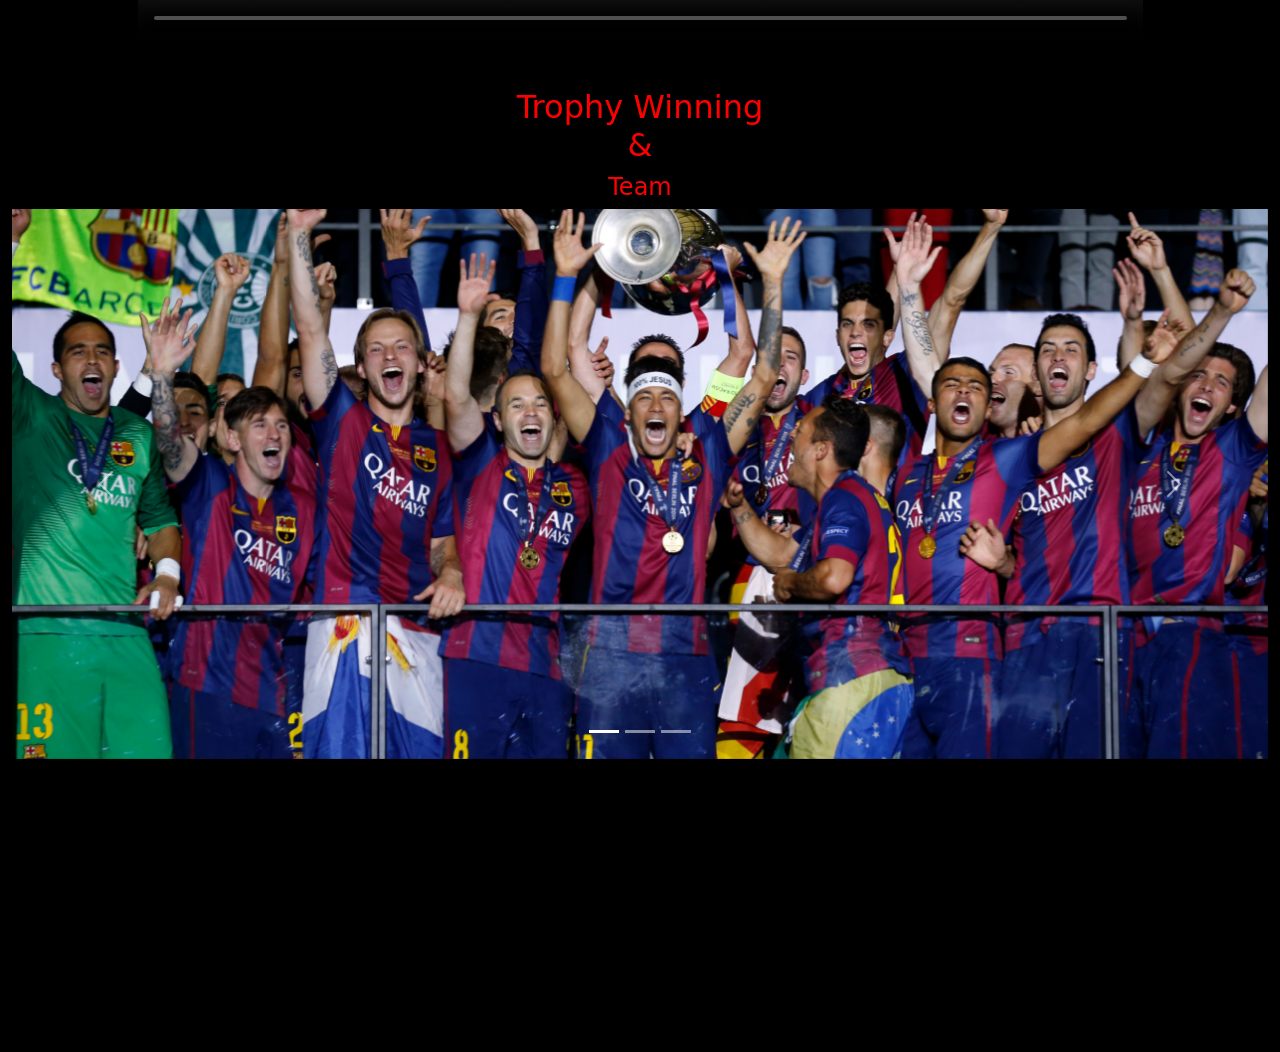
==== commit c4e00988: "Update index.html" ====
--- a/football/index.html
+++ b/football/index.html
@@ -167,7 +167,8 @@
           id="img2"
         />
       </div>
-      <div class="row mt-4">
+      <div class="row mt-4"data-aos="fade-up"
+     data-aos-anchor-placement="bottom-bottom">
         <div class="col-lg">
           <h2
             class="text-uppercase px-5 fw-bold mt-4"
@@ -208,12 +209,12 @@
     </div>
     <!-- div.container1 end -->
     <!-- div.container2 start -->
-    <div class="container-fluid" style="background-color: black">
+    <div class="container-fluid" style="background-color: black;overflow: hidden;">
       <section id="Rules">
       <h2 class="text-center pt-5" style="color: red">Football Rules<br />&</h2>
       <h4 class="text-center" style="color: red">Match Events</h4>
       <div class="row gap-4 px-5 mt-5">
-          <div class="col-xl">
+          <div class="col-xl"data-aos="flip-up">
           <div class="row justify-content-center gap-4">
             <div class="col-md border border-1 border-danger box" id="kick">
               <div class="col" style="margin-top: 75%">
@@ -237,7 +238,7 @@
                 </div>
               </div>
             </div>
-            <div class="col-md border border-1 border-danger box" id="Corner">
+            <div class="col-md border border-1 border-danger box" id="Corner"data-aos="flip-up">
               <div class="col" style="margin-top: 75%">
                 <h2
                   class="text-center fw-bold"
@@ -261,7 +262,7 @@
             </div>
           </div>
         </div>
-        <div class="col-xl">
+        <div class="col-xl"data-aos="flip-down">
           <div class="row justify-content-center gap-4">
             <div class="col-md border border-1 border-danger box" id="Foul">
               <div class="col" style="margin-top: 75%">
@@ -285,7 +286,7 @@
                 </div>
               </div>
             </div>
-            <div class="col-md border border-1 border-danger box" id="yellow">
+            <div class="col-md border border-1 border-danger box" id="yellow"data-aos="flip-down">
               <div class="col" style="margin-top: 75%">
                 <h2
                   class="text-center fw-bold"
@@ -314,15 +315,15 @@
     </div>
     <!-- div.container2 end -->
     <!-- div.container3 start -->
+    <div class="container-fluid" style="background-color: black;overflow: hidden;">
      <section id="Position">
-    <div class="container-fluid" style="background-color: black">
-      <h2 class="text-center pt-5" style="color: red">Team Position<br />&</h2>
-      <h2 class="text-center" style="color: red">Player</h2>
-      <div class="row">
-        <div class="col">
-          <img src="image/team2.png" alt="" width="100%" />
-        </div>
-      </div>
+        <h2 class="text-center pt-5" style="color: red">Team Position<br />&</h2>
+        <h2 class="text-center" style="color: red">Player</h2>
+        <div class="row"data-aos="flip-left">
+          <div class="col">
+            <img src="image/team2.png" alt="" width="100%" />
+          </div>
+        </div>
       </section>
     </div>
     <!-- div.container3 end -->
@@ -391,7 +392,7 @@
                 ></i>
               </div>
               <div class="d-flex justify-content-center mt-3">
-                <img src="image/legend1.png" alt="" width="100px" />
+                <img src="image/legend3.png" alt="" width="100px" />
               </div>
               <h2 class="text-center text-uppercase mt-3" style="color: red">
                 Luis Suarez
@@ -414,7 +415,7 @@
           </div>
 
           <!-- Item 3 -->
-          <div class="item">
+          <!-- <div class="item">
             <div class="col">
               <div class="d-flex justify-content-center mt-3">
                 <i
@@ -451,7 +452,7 @@
                 </button>
               </div>
             </div>
-          </div>
+          </div> -->
 
           <!-- Item 4 -->
           <div class="item">
@@ -471,7 +472,7 @@
                 ></i>
               </div>
               <div class="d-flex justify-content-center mt-3">
-                <img src="image/legend1.png" alt="" width="100px" />
+                <img src="image/legend4.png" alt="" width="100px" />
               </div>
               <h2 class="text-center text-uppercase mt-3" style="color: red">
                 Ter Stegen
@@ -513,10 +514,10 @@
       </div>
      <!-- div.container5 end -->
       <!-- div.container6 start -->
-       <div class="container-fluid" style=" background-color: black;">
+       <div class="container-fluid" style=" background-color: black;overflow: hidden;">
         <h2 class="text-center  pt-5" style="color: red;">Trophy Winning <br>& </h2>
         <h4 class="text-center"  style="color: red;">Team</h4>
-        <div class="row">
+        <div class="row"data-aos="zoom-in-down">
           <div class="col" style="overflow: hidden;">
             <div id="demo2" class="carousel slide" data-bs-ride="carousel">
               <!-- Indicators/dots -->
@@ -551,9 +552,11 @@
        </div>
       <!-- div.container6 end -->
        <!-- div.container7 start -->
-        <div class="container-fluid" style=" background-color: black;">
+        <div class="container-fluid" style=" background-color: black;overflow: hidden;">
           <div class="row ">
-            <div class="col-md-6 pt-5 px-4">
+            <div class="col-md-6 pt-5 px-4"data-aos="flip-left"
+            data-aos-easing="ease-out-cubic"
+            data-aos-duration="2000">
                <img
             src="image/image90.png"
             alt=""
@@ -594,9 +597,12 @@
             />
              <button class="btn btn-outline-danger btn-md mb-2">
             Subscribe<i class="bi bi-bell-fill"></i>
-            </div>
-            </div>
-            <div class="col-md-3 pt-5 px-5 ">
+            </button>
+            </div>
+            </div>
+            <div class="col-md-3 pt-5 px-5"data-aos="flip-left"
+              data-aos-easing="ease-out-cubic"
+              data-aos-duration="2000">
               <h4 id="Quick">Quick Links</h4>
               <p class="pt-2" id="Quick">Live Scores</p>
               <p id="Quick">Result</p>
@@ -604,7 +610,9 @@
               <p id="Quick">News</p>
               <p id="Quick">Match</p>
             </div>
-            <div class="col-md-3 pt-5 px-5">
+            <div class="col-md-3 pt-5 px-5"data-aos="flip-left"
+                data-aos-easing="ease-out-cubic"
+                data-aos-duration="2000">
               <h4 id="Quick">Team & Club</h4>
               <p class="pt-2" id="Quick">Barcelona F.C</p>
               <p id="Quick">Real Madrid CF</p>
@@ -665,3 +673,8 @@
 <script>
   AOS.init();
 </script>
+<link href="https://unpkg.com/aos@2.3.1/dist/aos.css" rel="stylesheet">
+<script src="https://unpkg.com/aos@2.3.1/dist/aos.js"></script>
+<script>
+  AOS.init();
+</script>
